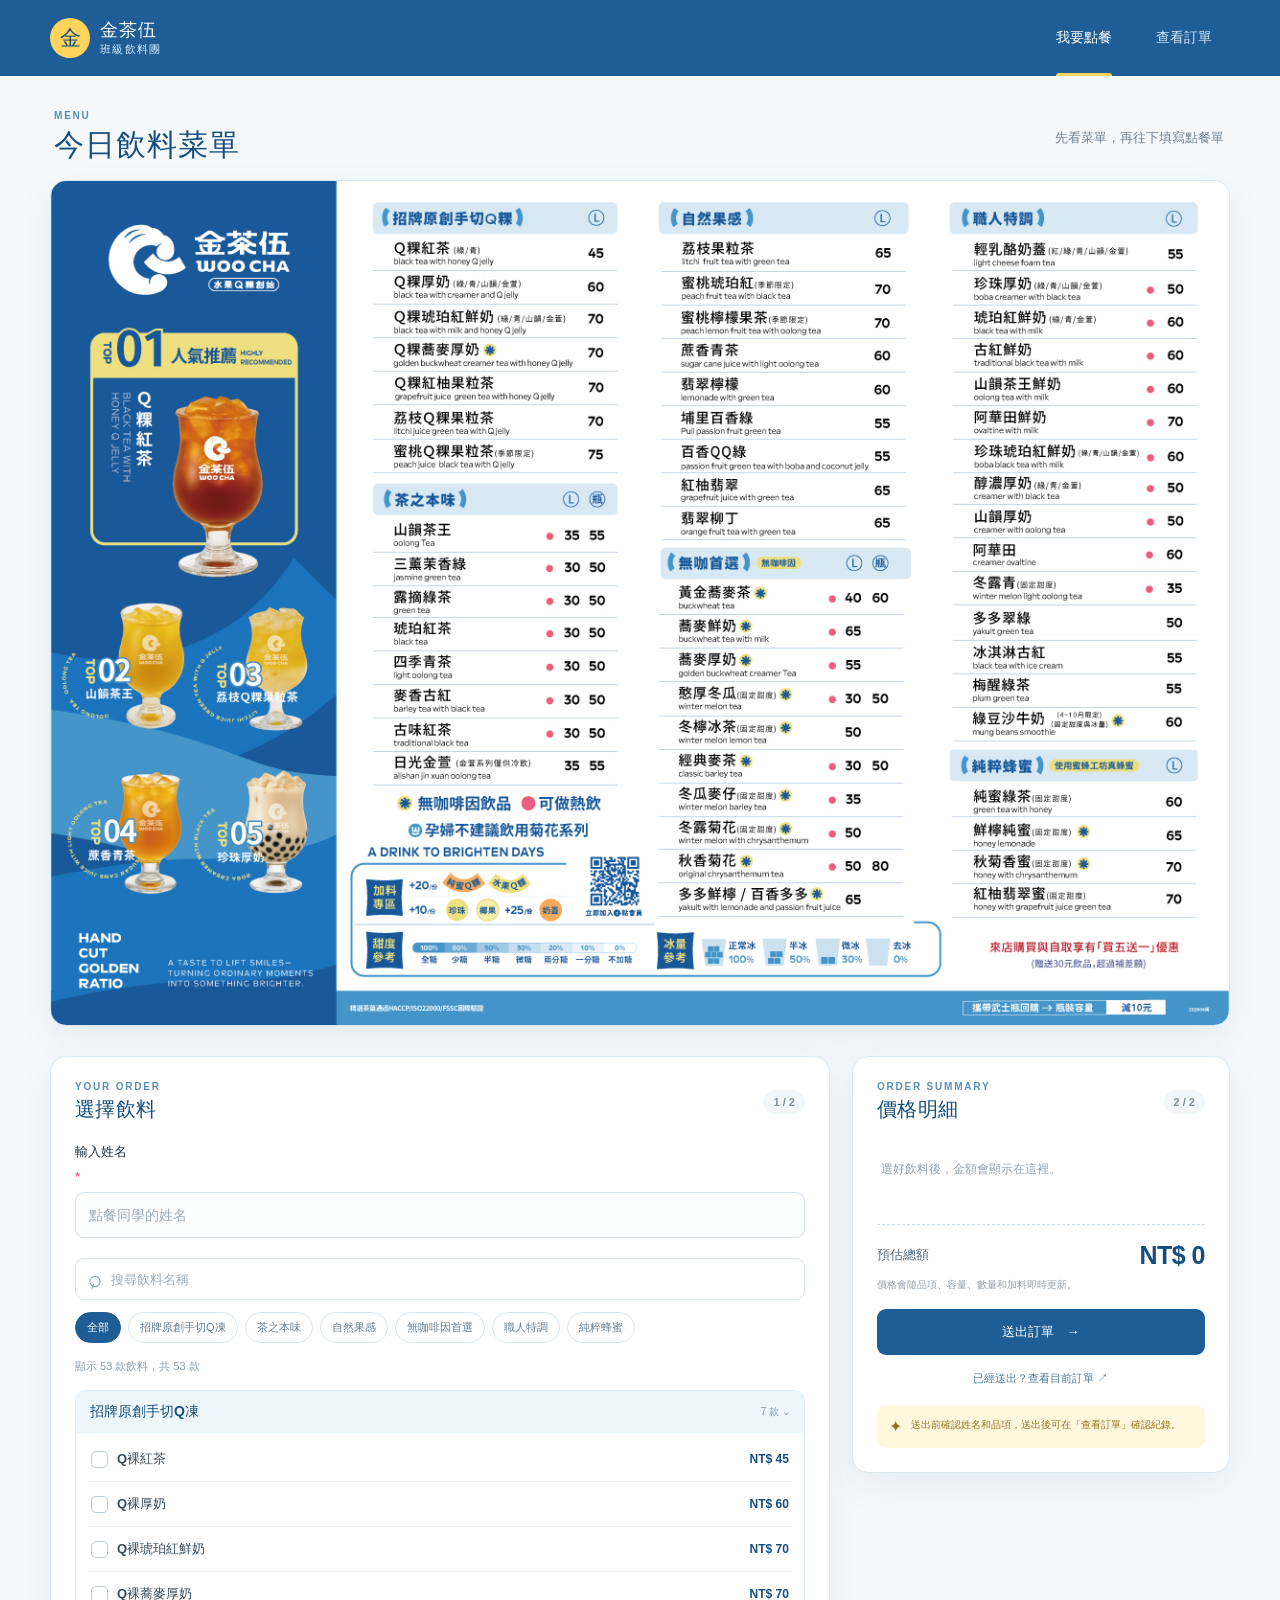
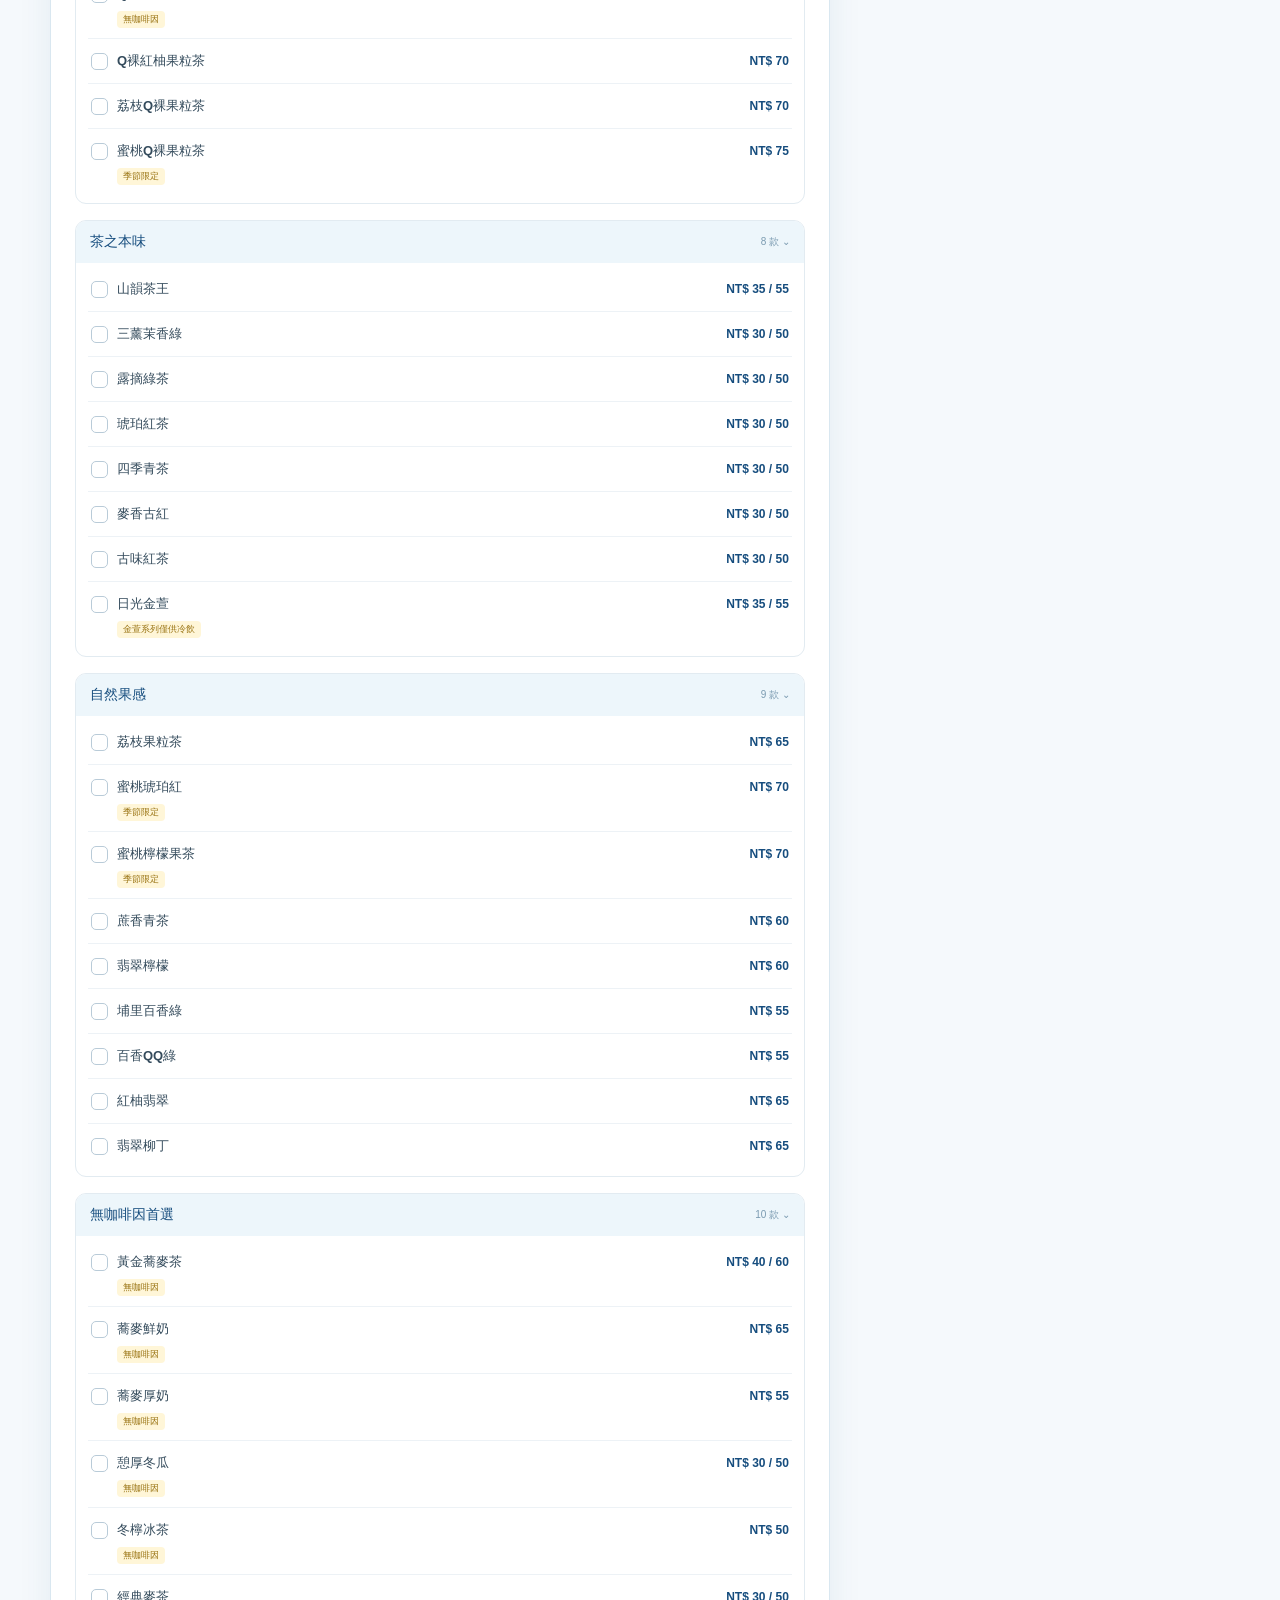
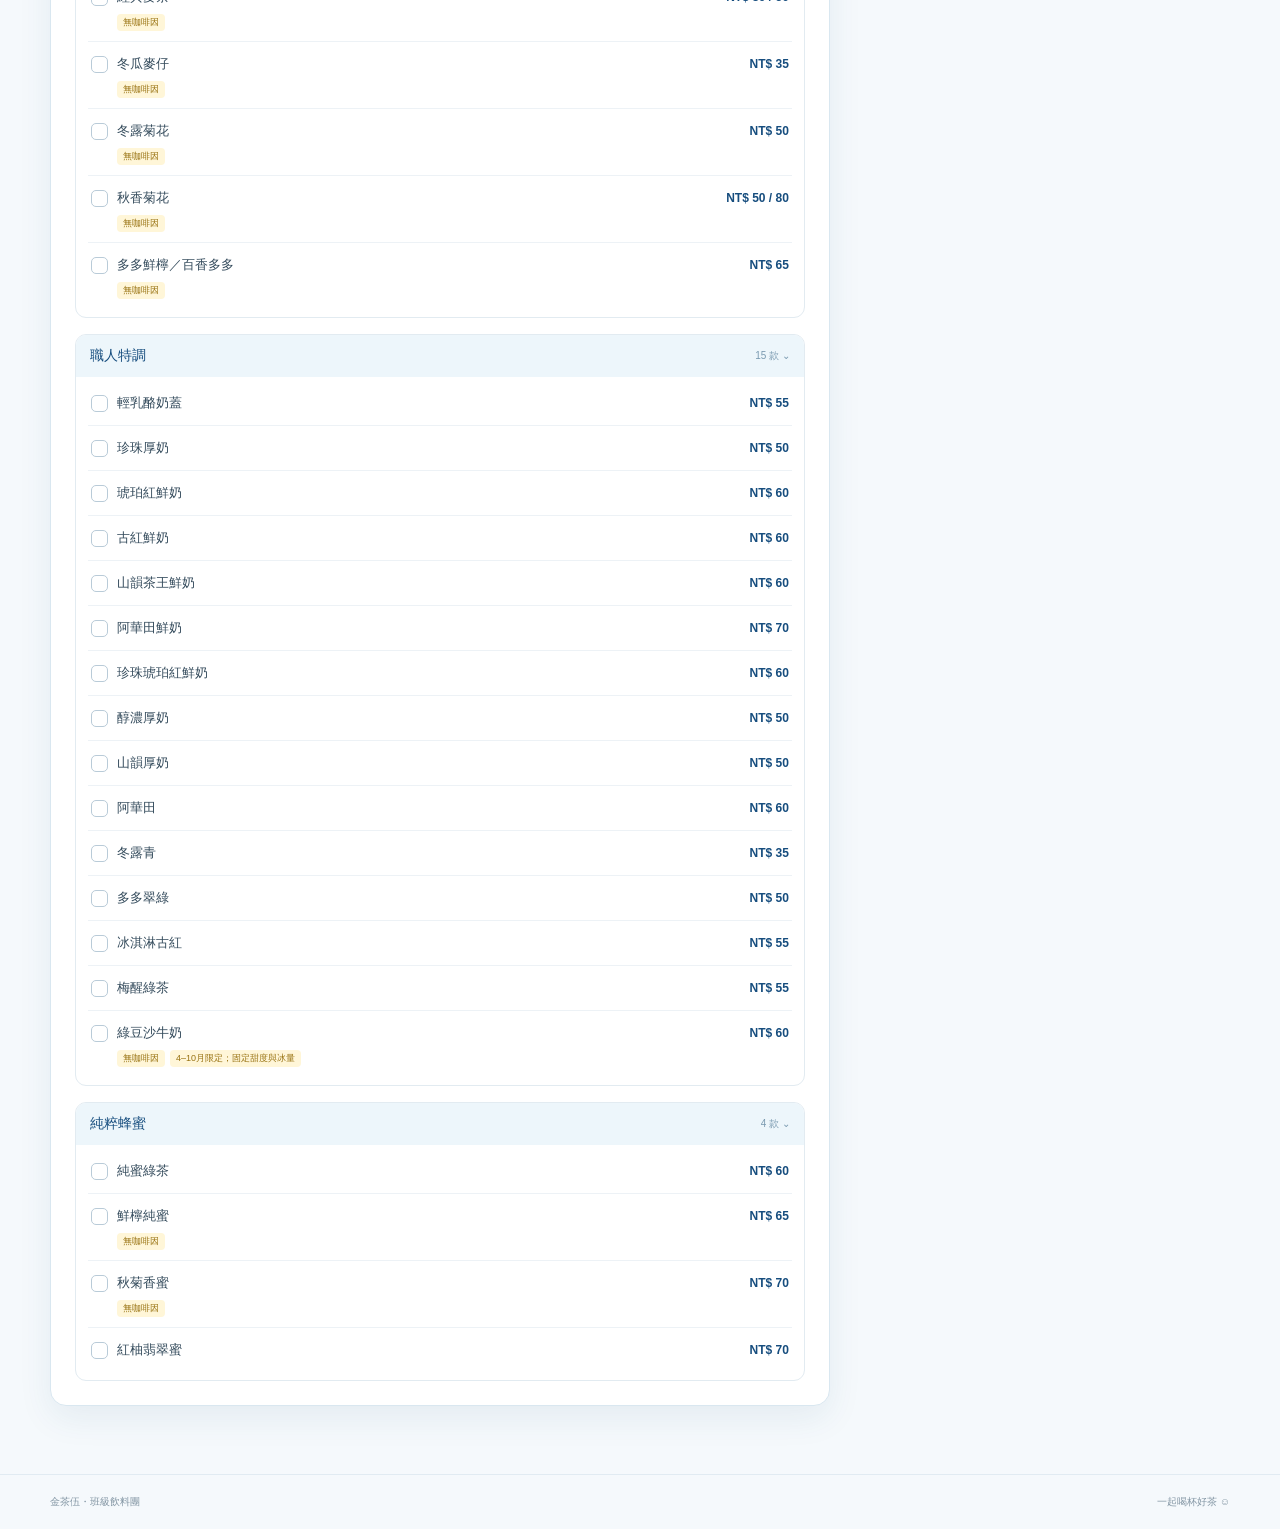
==== index.html @ cc9cc719 "Build classroom drink ordering site" ====
<!doctype html>
<html lang="zh-Hant">
  <head>
    <meta charset="utf-8">
    <meta name="viewport" content="width=device-width, initial-scale=1">
    <meta name="theme-color" content="#1e5d96">
    <title>金茶伍班級飲料團</title>
    <link rel="stylesheet" href="styles.css">
  </head>
  <body>
    <header class="site-header">
      <a class="brand" href="index.html" aria-label="金茶伍班級飲料團首頁">
        <span class="brand-mark" aria-hidden="true">金</span>
        <span><strong>金茶伍</strong><small>班級飲料團</small></span>
      </a>
      <nav aria-label="主要導覽">
        <a class="nav-link active" href="index.html">我要點餐</a>
        <a class="nav-link" href="status.html">查看訂單</a>
      </nav>
    </header>

    <main>
      <section class="menu-row" aria-labelledby="menu-heading">
        <div class="section-heading">
          <div><p class="eyebrow">MENU</p><h1 id="menu-heading">今日飲料菜單</h1></div>
          <p class="heading-note">先看菜單，再往下填寫點餐單</p>
        </div>
        <a class="menu-image-link" href="menu.jpg" target="_blank" rel="noreferrer" aria-label="另開完整菜單圖片">
          <img class="menu-image" src="menu.jpg" alt="金茶伍完整飲料菜單，包含品項與價格" loading="eager">
        </a>
      </section>

      <section class="order-row" aria-label="點餐表單與金額">
        <form id="order-form" class="order-panel">
          <div class="panel-heading">
            <div><p class="eyebrow">YOUR ORDER</p><h2>選擇飲料</h2></div>
            <span class="step-badge">1 / 2</span>
          </div>
          <label class="name-field" for="customer-name">輸入姓名 <span>*</span>
            <input id="customer-name" name="name" type="text" maxlength="40" autocomplete="name" placeholder="點餐同學的姓名" required>
          </label>
          <div class="menu-tools">
            <label class="search-field" for="menu-search"><span aria-hidden="true">⌕</span>
              <input id="menu-search" type="search" placeholder="搜尋飲料名稱" autocomplete="off">
            </label>
            <div id="category-filters" class="category-filters" aria-label="飲料分類"></div>
          </div>
          <p id="menu-count" class="menu-count" aria-live="polite"></p>
          <div id="drink-groups" class="drink-groups"></div>
          <p id="form-error" class="form-error" role="alert"></p>
        </form>

        <aside class="price-panel" aria-labelledby="price-heading">
          <div class="panel-heading">
            <div><p class="eyebrow">ORDER SUMMARY</p><h2 id="price-heading">價格明細</h2></div>
            <span class="step-badge">2 / 2</span>
          </div>
          <div id="summary-items" class="summary-items"><p class="empty-summary">選好飲料後，金額會顯示在這裡。</p></div>
          <div class="total-line"><span>預估總額</span><strong id="total-price">NT$ 0</strong></div>
          <p class="price-hint">價格會隨品項、容量、數量和加料即時更新。</p>
          <button id="submit-order" class="submit-button" type="submit" form="order-form">送出訂單 <span aria-hidden="true">→</span></button>
          <p id="submit-status" class="submit-status" aria-live="polite"></p>
          <a class="status-shortcut" href="status.html">已經送出？查看目前訂單 <span aria-hidden="true">↗</span></a>
          <div class="notice-card"><span aria-hidden="true">✦</span><p>送出前確認姓名和品項，送出後可在「查看訂單」確認紀錄。</p></div>
        </aside>
      </section>
    </main>
    <footer class="site-footer"><span>金茶伍・班級飲料團</span><span>一起喝杯好茶 ☺</span></footer>
    <script src="app-config.js"></script>
    <script src="menu-data.js"></script>
    <script src="order.js"></script>
  </body>
</html>
---- styles.css ----
:root {
  color-scheme: light;
  --blue: #1e5d96;
  --blue-dark: #164d7e;
  --blue-soft: #eaf4fa;
  --blue-pale: #f5faff;
  --yellow: #ffd45c;
  --ink: #233646;
  --muted: #718496;
  --line: #d9e7f0;
  --pink: #ef6d8d;
  --white: #fff;
  --shadow: 0 12px 34px rgba(25, 76, 119, .08);
  font-family: "Noto Sans TC", "Microsoft JhengHei", sans-serif;
  font-synthesis: none;
  text-rendering: optimizeLegibility;
  -webkit-font-smoothing: antialiased;
  -moz-osx-font-smoothing: grayscale;
}

* { box-sizing: border-box; }
body { margin: 0; background: #f5f9fc; color: var(--ink); }
a { color: inherit; }
button, input, select { font: inherit; }
button { cursor: pointer; }

.site-header { height: 76px; padding: 0 max(28px, calc((100vw - 1180px) / 2)); display: flex; align-items: center; justify-content: space-between; background: var(--blue); color: #fff; }
.brand { display: inline-flex; align-items: center; gap: 10px; text-decoration: none; line-height: 1.12; }
.brand-mark { width: 40px; height: 40px; border-radius: 50%; display: grid; place-items: center; background: var(--yellow); color: var(--blue-dark); font-size: 21px; font-weight: 800; }
.brand strong { display: block; font-size: 18px; letter-spacing: .06em; }
.brand small { display: block; margin-top: 3px; color: #d6ecfa; font-size: 11px; letter-spacing: .12em; }
.site-header nav { align-self: stretch; display: flex; gap: 8px; }
.nav-link { position: relative; display: grid; place-items: center; padding: 0 18px; color: #d9eaf7; font-size: 14px; text-decoration: none; transition: background .16s ease, color .16s ease; }
.nav-link:hover, .nav-link.active { color: #fff; }
.nav-link.active::after { position: absolute; right: 18px; bottom: 0; left: 18px; height: 3px; border-radius: 4px 4px 0 0; background: var(--yellow); content: ""; }

main { width: min(1180px, calc(100% - 48px)); margin: 34px auto 68px; }
.menu-row { margin-bottom: 30px; }
.section-heading, .panel-heading, .status-card-heading { display: flex; align-items: center; justify-content: space-between; gap: 20px; }
.section-heading { margin: 0 4px 14px; }
.eyebrow { margin: 0 0 4px; color: #5890b9; font-size: 10px; font-weight: 800; letter-spacing: .18em; }
h1, h2, p { margin-top: 0; }
h1 { margin-bottom: 0; color: var(--blue-dark); font-size: clamp(22px, 3vw, 30px); letter-spacing: .03em; }
h2 { margin: 0; color: var(--blue-dark); font-size: 20px; letter-spacing: .02em; }
.heading-note { margin: 0 2px 0 0; color: var(--muted); font-size: 13px; }
.menu-image-link { display: block; overflow: hidden; border: 1px solid var(--line); border-radius: 16px; background: #fff; box-shadow: var(--shadow); }
.menu-image { display: block; width: 100%; height: auto; }

.order-row { display: grid; grid-template-columns: minmax(0, 1.65fr) minmax(280px, .8fr); align-items: start; gap: 22px; }
.order-panel, .price-panel, .status-card { border: 1px solid var(--line); border-radius: 16px; background: #fff; box-shadow: var(--shadow); }
.order-panel { min-width: 0; padding: 24px; }
.price-panel { position: sticky; top: 20px; padding: 24px; }
.panel-heading { margin-bottom: 20px; }
.step-badge { padding: 6px 10px; border-radius: 999px; background: #f2f7fa; color: #7b91a1; font-size: 11px; font-weight: 700; white-space: nowrap; }
.name-field { display: grid; grid-template-columns: 1fr; gap: 8px; margin-bottom: 20px; color: var(--ink); font-size: 13px; font-weight: 700; }
.name-field > span { color: var(--pink); }
.name-field input { width: 100%; height: 46px; padding: 0 13px; border: 1px solid #d5e3ed; border-radius: 9px; outline: 0; background: #fbfdff; color: var(--ink); font-size: 14px; font-weight: 400; transition: border-color .16s, box-shadow .16s; }
.name-field input:focus, .search-field:focus-within { border-color: #6ba4cc; box-shadow: 0 0 0 3px rgba(57, 132, 187, .12); }
.name-field input::placeholder, .search-field input::placeholder { color: #9bacb9; }
.menu-tools { display: grid; gap: 12px; }
.search-field { display: flex; align-items: center; gap: 8px; height: 42px; padding: 0 11px; border: 1px solid #dbe6ee; border-radius: 9px; color: #7b9cb4; transition: border-color .16s, box-shadow .16s; }
.search-field > span { transform: rotate(-20deg); font-size: 24px; line-height: 1; }
.search-field input { width: 100%; border: 0; outline: 0; background: transparent; color: var(--ink); font-size: 13px; }
.category-filters { display: flex; flex-wrap: wrap; gap: 7px; }
.filter-chip { padding: 7px 11px; border: 1px solid #d8e6ef; border-radius: 999px; background: #fff; color: #657e90; font-size: 11px; transition: background .15s, border-color .15s, color .15s; }
.filter-chip:hover { border-color: #8db9d4; }
.filter-chip.active { border-color: var(--blue); background: var(--blue); color: #fff; }
.menu-count { margin: 16px 0 10px; color: #8a9eac; font-size: 11px; }
.drink-group { margin-top: 16px; border: 1px solid #e2ebf1; border-radius: 11px; overflow: hidden; }
.group-heading { width: 100%; display: flex; align-items: center; justify-content: space-between; padding: 12px 14px; border: 0; background: #edf6fb; color: var(--blue-dark); text-align: left; font-size: 14px; font-weight: 800; }
.group-heading > span:last-child { color: #7a9ab0; font-size: 10px; font-weight: 500; }
.group-heading[aria-expanded="false"] > span:last-child span { display: inline-block; transform: rotate(-90deg); }
.drink-list { padding: 4px 12px 8px; }
.drink-card { padding: 10px 3px; border-bottom: 1px solid #edf2f6; }
.drink-card:last-child { border-bottom: 0; }
.drink-select { display: flex; align-items: center; gap: 9px; min-height: 24px; cursor: pointer; }
.drink-select > input { position: absolute; width: 1px; height: 1px; opacity: 0; }
.checkmark { width: 17px; height: 17px; flex: 0 0 17px; border: 1.5px solid #b9cbd8; border-radius: 5px; background: #fff; transition: background .12s, border-color .12s; }
.drink-select > input:checked + .checkmark { border-color: var(--blue); background: var(--blue); }
.drink-select > input:checked + .checkmark::after { display: block; width: 8px; height: 4px; margin: 4px 0 0 3px; transform: rotate(-45deg); border-bottom: 2px solid #fff; border-left: 2px solid #fff; content: ""; }
.drink-select > input:focus-visible + .checkmark { outline: 3px solid rgba(30, 93, 150, .18); }
.drink-name { flex: 1; color: #344b5c; font-size: 13px; font-weight: 600; }
.drink-price { color: var(--blue-dark); font-size: 12px; font-weight: 800; white-space: nowrap; }
.drink-tags { display: flex; flex-wrap: wrap; gap: 5px; margin: 5px 0 0 26px; }
.drink-tags span { padding: 2px 6px; border-radius: 4px; background: #fff6d8; color: #997312; font-size: 9px; }
.drink-options { margin: 10px 0 2px 26px; padding: 10px; border-radius: 8px; background: #f7fafc; }
.option-grid { display: grid; grid-template-columns: repeat(2, minmax(0, 1fr)); gap: 10px; align-items: end; }
.option-control { display: grid; min-width: 0; gap: 5px; color: #778b99; font-size: 10px; font-weight: 600; }
.option-control select { width: 100%; height: 34px; padding: 0 8px; border: 1px solid #d9e4ec; border-radius: 7px; background: #fff; color: #314c60; font-size: 11px; }
.option-control select:focus, .quantity-stepper input:focus { outline: 2px solid rgba(30, 93, 150, .18); border-color: #8cb5d0; }
.fixed-price, .fixed-option { align-self: center; color: #647c8d; font-size: 11px; }
.hot-option { display: flex; align-items: center; gap: 6px; height: 34px; }
.hot-option input { accent-color: var(--blue); }
.quantity-stepper { display: grid; grid-template-columns: 30px 1fr 30px; height: 34px; overflow: hidden; border: 1px solid #d9e4ec; border-radius: 7px; background: #fff; }
.quantity-stepper button { border: 0; background: #f1f7fb; color: var(--blue); font-weight: 700; }
.quantity-stepper input { width: 100%; min-width: 0; border: 0; outline: 0; color: #314c60; text-align: center; font-size: 12px; }
.quantity-stepper input::-webkit-inner-spin-button, .quantity-stepper input::-webkit-outer-spin-button { margin: 0; -webkit-appearance: none; }
.addon-option { grid-column: 1 / -1; }
.form-error { min-height: 0; margin: 10px 0 0; color: #bf3e5f; font-size: 12px; }
.form-error:empty { display: none; }

.summary-items { max-height: min(48vh, 480px); overflow: auto; }
.empty-summary { padding: 16px 4px; color: #91a2ae; font-size: 12px; line-height: 1.7; }
.summary-item { display: grid; grid-template-columns: minmax(0, 1fr) auto auto; align-items: center; gap: 8px; padding: 12px 0; border-bottom: 1px solid #edf2f6; }
.summary-item div { min-width: 0; }
.summary-item strong { display: block; overflow: hidden; color: #3b5263; font-size: 12px; text-overflow: ellipsis; white-space: nowrap; }
.summary-item small { display: block; margin-top: 3px; overflow: hidden; color: #8b9ba7; font-size: 9px; text-overflow: ellipsis; white-space: nowrap; }
.summary-item > span { color: #8194a2; font-size: 11px; }
.summary-item > b { color: var(--blue-dark); font-size: 12px; white-space: nowrap; }
.total-line { display: flex; align-items: center; justify-content: space-between; margin-top: 16px; padding-top: 16px; border-top: 1px dashed #cddde8; color: #536b7d; font-size: 13px; }
.total-line strong { color: var(--blue-dark); font-size: 25px; letter-spacing: -.02em; }
.price-hint { margin: 7px 0 17px; color: #90a0ac; font-size: 10px; line-height: 1.5; }
.submit-button { min-height: 46px; display: inline-flex; align-items: center; justify-content: center; gap: 12px; padding: 0 18px; border: 0; border-radius: 9px; background: var(--blue); color: #fff; font-size: 13px; font-weight: 700; text-decoration: none; transition: background .15s, transform .15s; }
.submit-button:hover { transform: translateY(-1px); background: var(--blue-dark); }
.submit-button:disabled { cursor: wait; opacity: .65; }
.price-panel > .submit-button { width: 100%; }
.submit-button.compact { min-height: 40px; }
.submit-status { min-height: 0; margin: 10px 0 0; color: #738a9b; font-size: 11px; line-height: 1.5; }
.submit-status:empty { display: none; }
.submit-status.success { color: #28794f; }
.submit-status.failure { color: #bf3e5f; }
.status-shortcut { display: block; margin-top: 16px; color: #507b99; text-align: center; text-decoration: none; font-size: 11px; }
.status-shortcut:hover { color: var(--blue-dark); text-decoration: underline; }
.notice-card { display: flex; gap: 9px; margin-top: 19px; padding: 12px; border-radius: 9px; background: #fff8df; color: #94731e; }
.notice-card > span { flex: 0 0 auto; }
.notice-card p { margin: 0; font-size: 10px; line-height: 1.6; }

.status-main { width: min(980px, calc(100% - 48px)); margin-top: 50px; }
.status-hero { margin: 0 3px 25px; }
.status-hero h1 { margin-bottom: 8px; font-size: 32px; }
.status-hero > p:not(.eyebrow) { margin-bottom: 17px; color: #718797; font-size: 13px; }
.status-actions { display: flex; gap: 9px; }
.secondary-button { min-height: 40px; padding: 0 14px; border: 1px solid #cfdfeb; border-radius: 8px; background: #fff; color: #55758c; font-size: 12px; }
.secondary-button:hover { border-color: #8eb6d1; background: #f7fbfe; }
.status-card { padding: 22px 24px; }
.status-card-heading { margin-bottom: 10px; }
.order-count { padding: 6px 10px; border-radius: 999px; background: #eff6fa; color: #5a7c94; font-size: 11px; font-weight: 700; }
.status-message { margin: 8px 0 12px; color: #8395a1; font-size: 12px; }
.table-wrap { overflow-x: auto; }
.orders-table { width: 100%; border-collapse: collapse; font-size: 12px; }
.orders-table thead { background: #f1f7fb; color: #658095; text-align: left; }
.orders-table th, .orders-table td { padding: 13px 12px; border-bottom: 1px solid #e9f0f5; }
.orders-table th { font-size: 10px; font-weight: 700; white-space: nowrap; }
.orders-table td { color: #536b7b; line-height: 1.6; }
.student-name { color: #2e4b5f; font-weight: 700; }
.order-total { color: var(--blue-dark); white-space: nowrap; }
.order-time { color: #899ba8 !important; font-size: 10px; white-space: nowrap; }
.privacy-note { margin: 13px 4px 0; color: #98a7b1; font-size: 10px; }

.site-footer { display: flex; align-items: center; justify-content: space-between; gap: 12px; padding: 20px max(28px, calc((100vw - 1180px) / 2)); border-top: 1px solid #e1ebf2; color: #8295a3; font-size: 10px; }
.site-footer a { color: #5d829c; text-decoration: none; }
.site-footer a:hover { text-decoration: underline; }

[hidden] { display: none !important; }
@media (max-width: 860px) {
  .order-row { grid-template-columns: minmax(0, 1fr) minmax(260px, .72fr); gap: 14px; }
  .order-panel, .price-panel { padding: 18px; }
  .filter-chip { font-size: 10px; }
}
@media (max-width: 680px) {
  .site-header { height: 66px; padding: 0 16px; }
  .brand-mark { width: 35px; height: 35px; font-size: 18px; }
  .brand strong { font-size: 15px; }
  .nav-link { padding: 0 10px; font-size: 12px; }
  .nav-link.active::after { right: 10px; left: 10px; }
  main, .status-main { width: calc(100% - 28px); margin-top: 22px; }
  .section-heading { align-items: flex-end; margin: 0 2px 11px; }
  .heading-note { max-width: 115px; text-align: right; font-size: 10px; }
  .menu-image-link { border-radius: 10px; }
  .order-row { grid-template-columns: minmax(0, 1fr); gap: 13px; }
  .order-panel { padding: 17px 14px; }
  .price-panel { position: static; padding: 17px 15px; }
  .option-grid { grid-template-columns: repeat(2, minmax(0, 1fr)); }
  .status-main { margin-top: 30px; }
  .status-hero h1 { font-size: 27px; }
  .status-card { padding: 17px 13px; }
  .orders-table thead { display: none; }
  .orders-table, .orders-table tbody, .orders-table tr, .orders-table td { display: block; width: 100%; }
  .orders-table tr { display: grid; grid-template-columns: 1fr auto; gap: 5px 12px; padding: 12px 0; border-bottom: 1px solid #e9f0f5; }
  .orders-table td { padding: 0; border: 0; font-size: 11px; }
  .orders-table td:nth-child(1) { grid-column: 1; }
  .orders-table td:nth-child(2) { grid-column: 1 / -1; color: #718797; }
  .orders-table td:nth-child(3) { grid-column: 2; grid-row: 1; text-align: right; }
  .orders-table td:nth-child(4) { grid-column: 2; grid-row: 2; text-align: right; }
  .orders-table td::before { display: none; }
  .site-footer { padding: 17px 15px; }
}
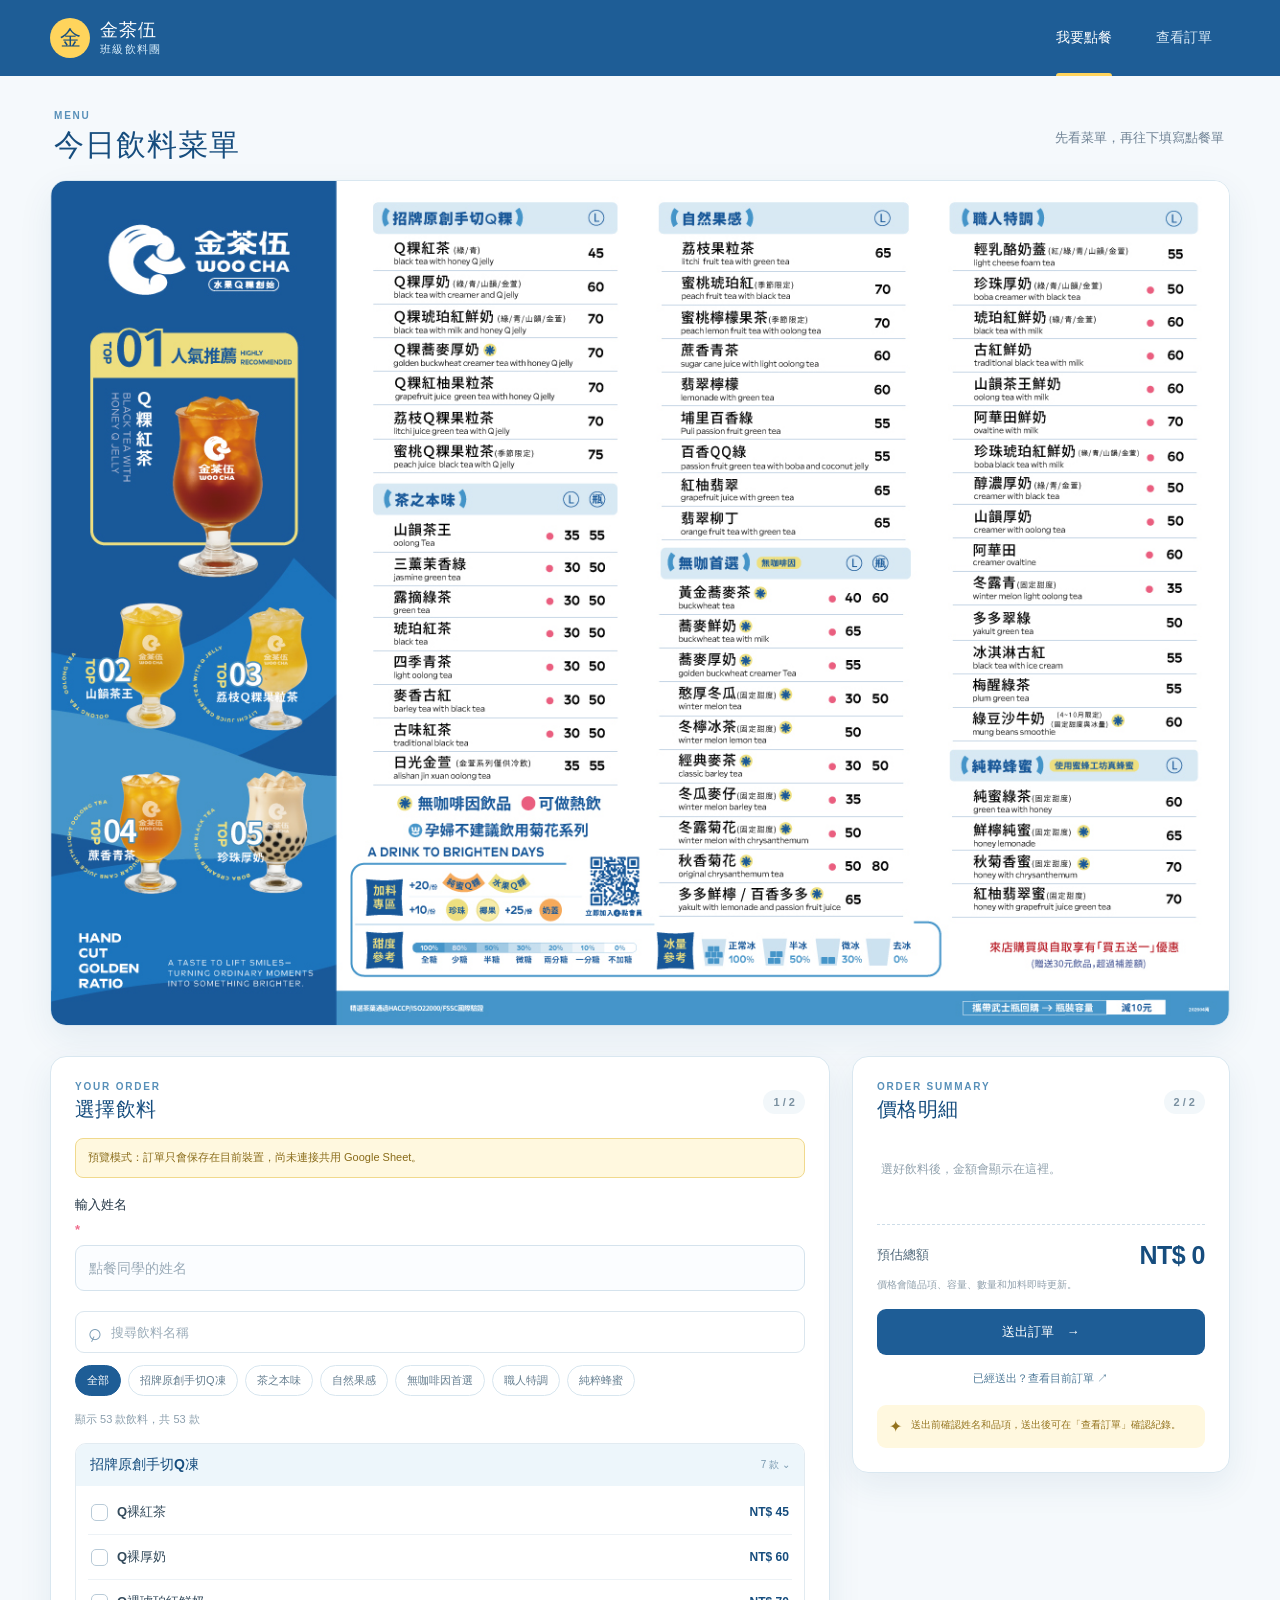
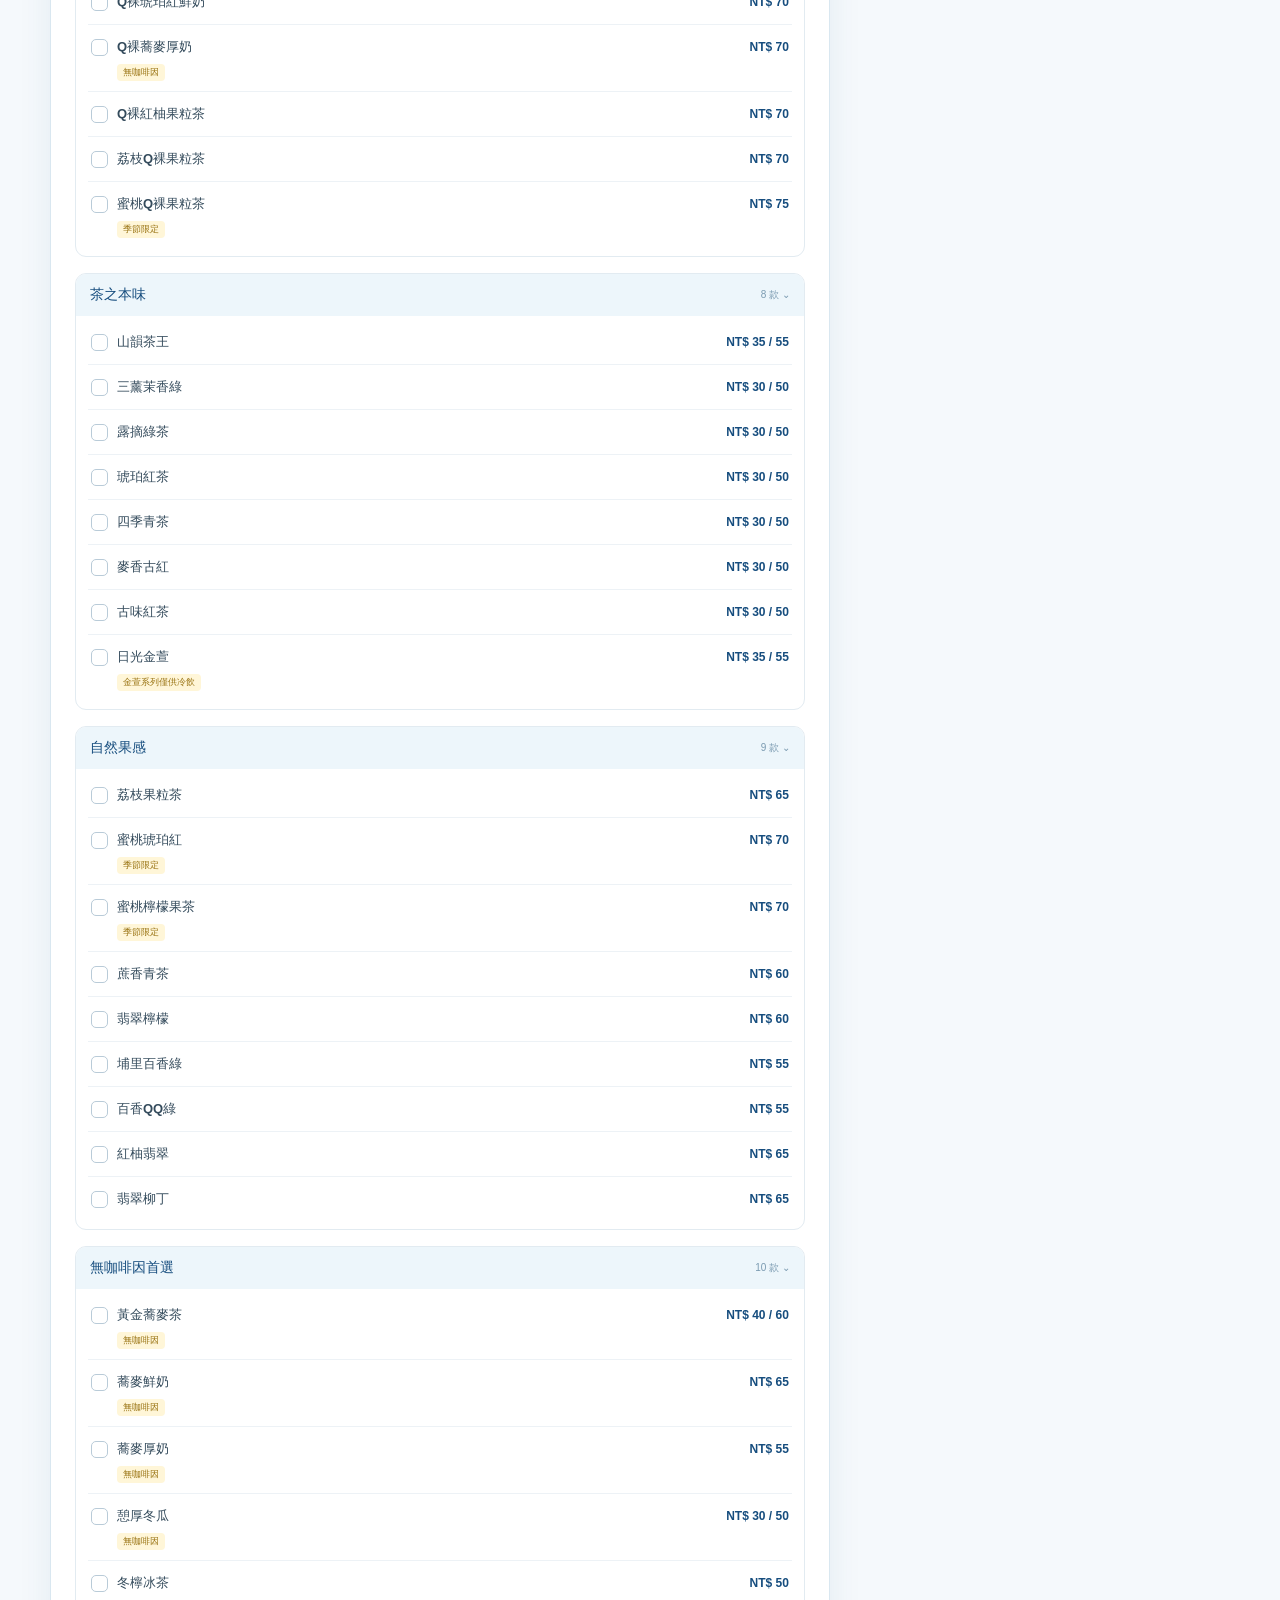
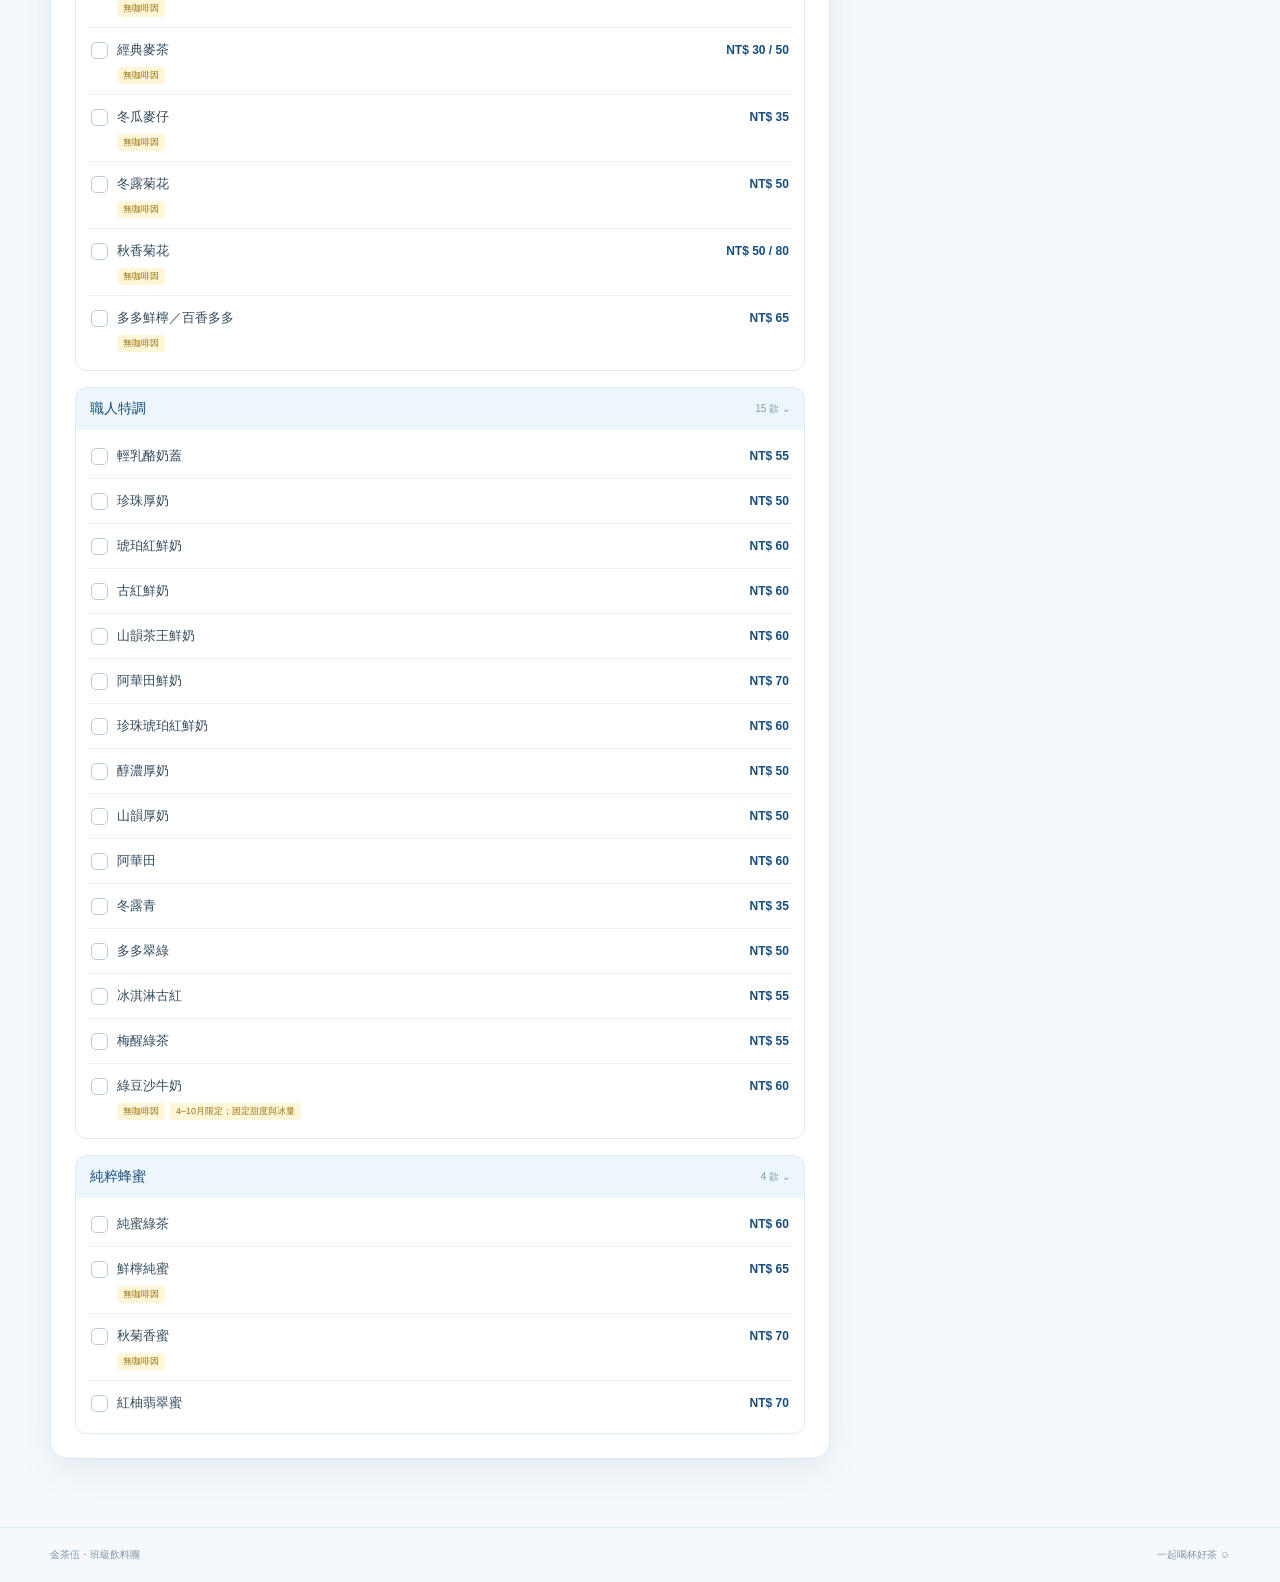
==== commit 23e0cc55: "Show shared sheet setup status" ====
--- a/index.html
+++ b/index.html
@@ -36,6 +36,7 @@
             <div><p class="eyebrow">YOUR ORDER</p><h2>選擇飲料</h2></div>
             <span class="step-badge">1 / 2</span>
           </div>
+          <p id="integration-note" class="integration-note" role="status" hidden></p>
           <label class="name-field" for="customer-name">輸入姓名 <span>*</span>
             <input id="customer-name" name="name" type="text" maxlength="40" autocomplete="name" placeholder="點餐同學的姓名" required>
           </label>
--- a/styles.css
+++ b/styles.css
@@ -51,6 +51,7 @@
 .order-panel { min-width: 0; padding: 24px; }
 .price-panel { position: sticky; top: 20px; padding: 24px; }
 .panel-heading { margin-bottom: 20px; }
+.integration-note { margin: -5px 0 18px; padding: 10px 12px; border: 1px solid #f0d98d; border-radius: 8px; background: #fff8df; color: #896b19; font-size: 11px; line-height: 1.6; }
 .step-badge { padding: 6px 10px; border-radius: 999px; background: #f2f7fa; color: #7b91a1; font-size: 11px; font-weight: 700; white-space: nowrap; }
 .name-field { display: grid; grid-template-columns: 1fr; gap: 8px; margin-bottom: 20px; color: var(--ink); font-size: 13px; font-weight: 700; }
 .name-field > span { color: var(--pink); }
